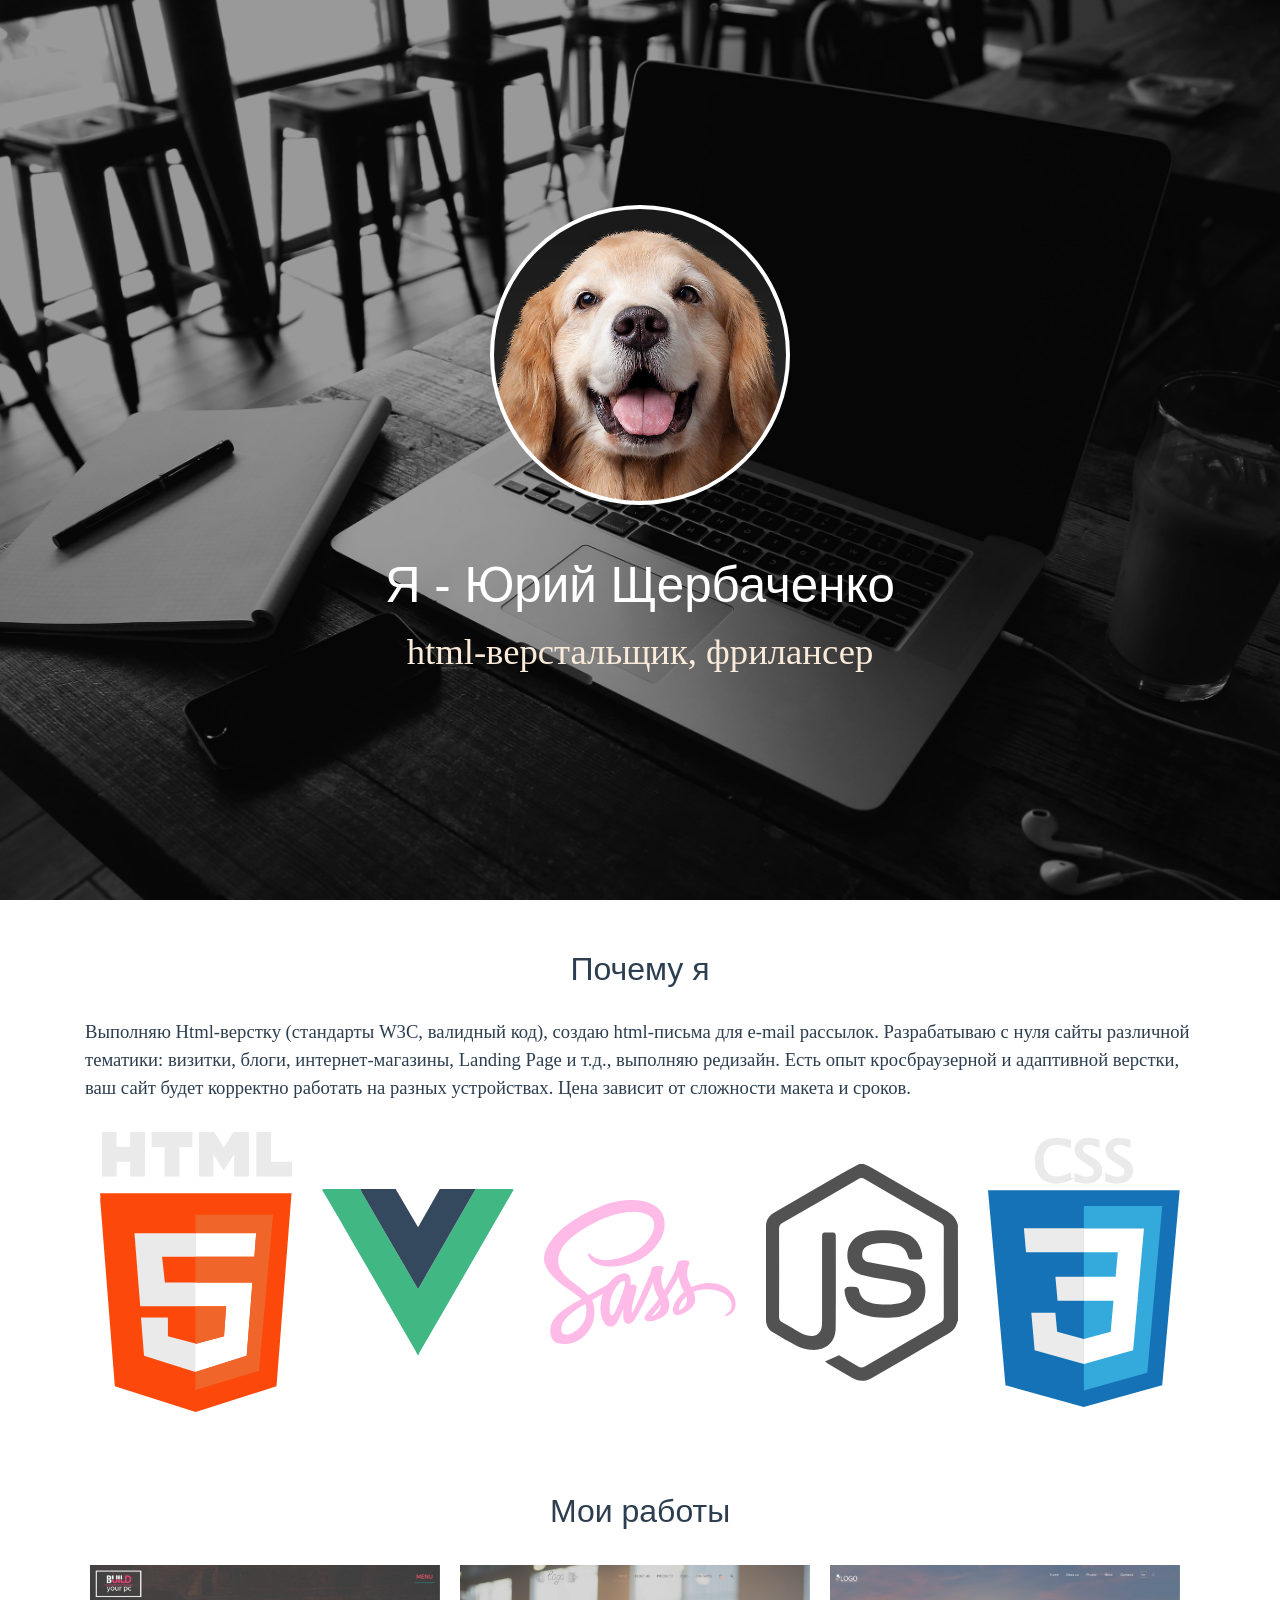
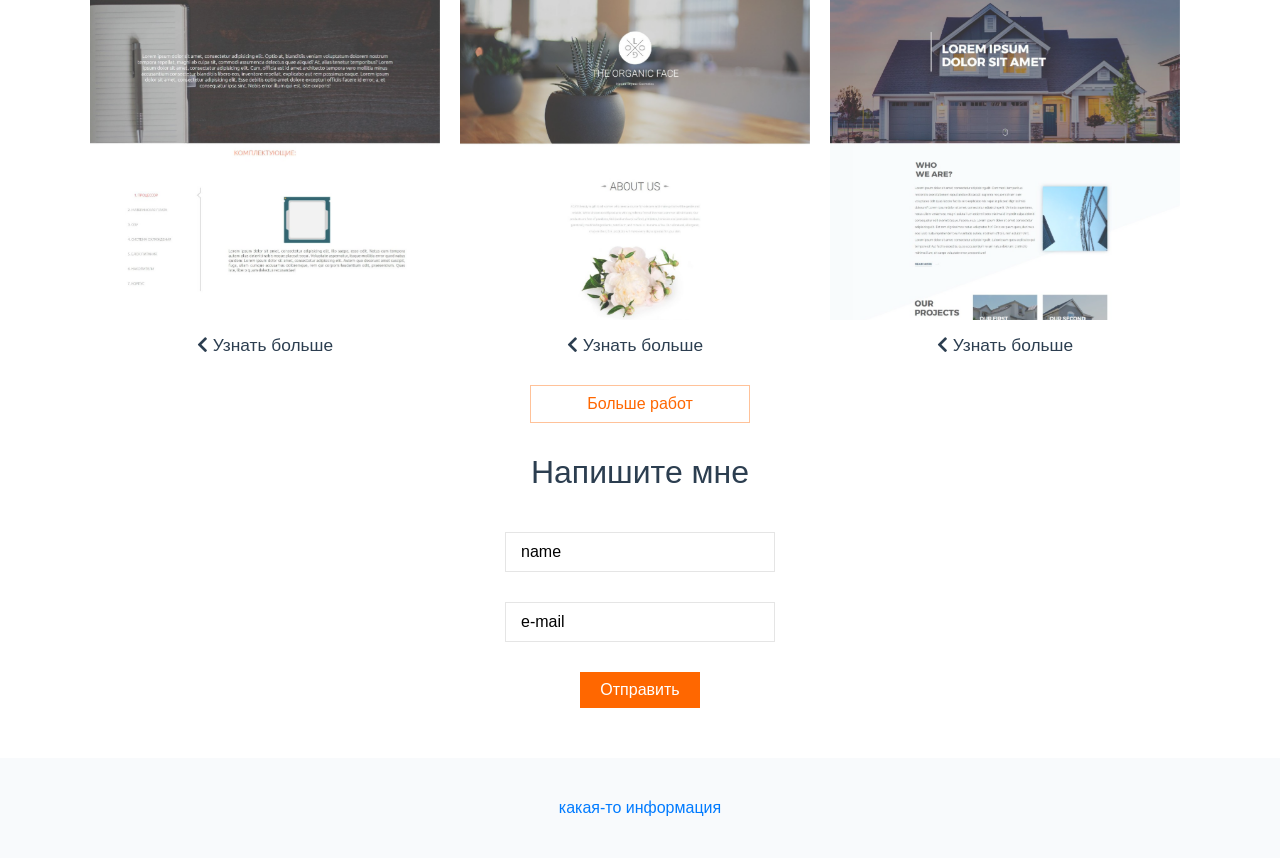
==== old/index.html @ 95781bd7 "new" ====
<!DOCTYPE html><html><head><meta charset=utf-8><meta name=viewport content="width=device-width,initial-scale=1"><title>Y|S</title><link rel=stylesheet href=https://stackpath.bootstrapcdn.com/bootstrap/4.1.0/css/bootstrap.min.css integrity=sha384-9gVQ4dYFwwWSjIDZnLEWnxCjeSWFphJiwGPXr1jddIhOegiu1FwO5qRGvFXOdJZ4 crossorigin=anonymous><link rel=stylesheet href=https://use.fontawesome.com/releases/v5.0.10/css/all.css integrity=sha384-+d0P83n9kaQMCwj8F4RJB66tzIwOKmrdb46+porD/OvrJ+37WqIM7UoBtwHO6Nlg crossorigin=anonymous><link href=static/css/app.94f57520df2f26b9600f0bfa25c6e6ea.css rel=stylesheet></head><body><div id=app></div><script defer type=text/javascript src=static/js/manifest.37a2ecbb1d1b7e6c9ada.js></script><script defer type=text/javascript src=static/js/vendor.8ec4d37a943fbe371ca2.js></script><script defer type=text/javascript src=static/js/app.54b5ed0063fe1d9b52c3.js></script></body></html>
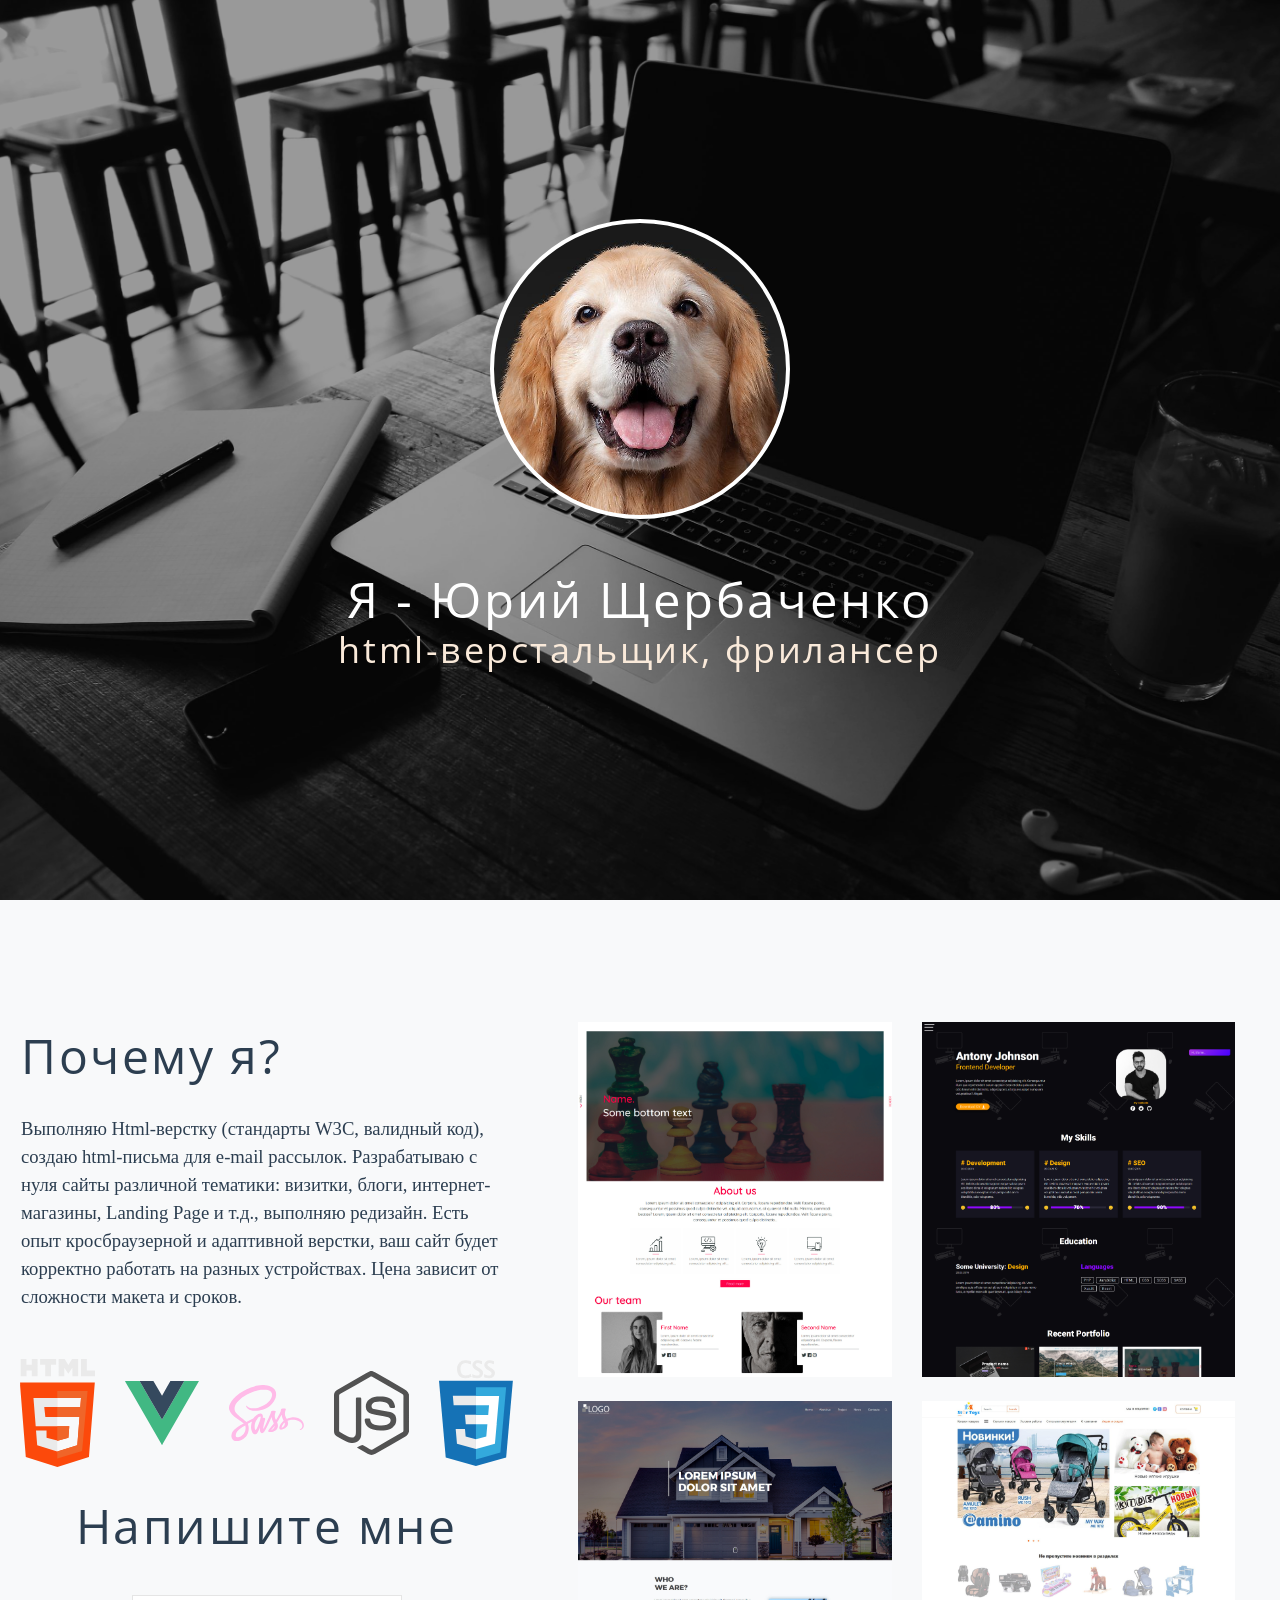
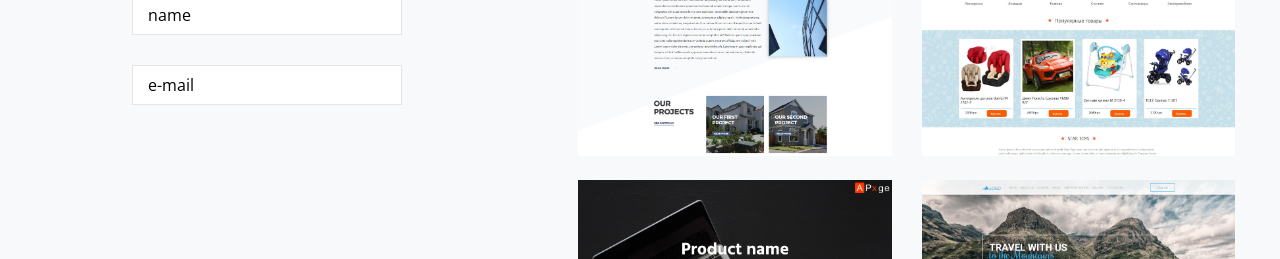
==== commit 7a1ccb77: "redesign fully new page design" ====
--- a/old/index.html
+++ b/old/index.html
@@ -1 +1 @@
-<!DOCTYPE html><html><head><meta charset=utf-8><meta name=viewport content="width=device-width,initial-scale=1"><title>Y|S</title><link rel=stylesheet href=https://stackpath.bootstrapcdn.com/bootstrap/4.1.0/css/bootstrap.min.css integrity=sha384-9gVQ4dYFwwWSjIDZnLEWnxCjeSWFphJiwGPXr1jddIhOegiu1FwO5qRGvFXOdJZ4 crossorigin=anonymous><link rel=stylesheet href=https://use.fontawesome.com/releases/v5.0.10/css/all.css integrity=sha384-+d0P83n9kaQMCwj8F4RJB66tzIwOKmrdb46+porD/OvrJ+37WqIM7UoBtwHO6Nlg crossorigin=anonymous><link href=static/css/app.94f57520df2f26b9600f0bfa25c6e6ea.css rel=stylesheet></head><body><div id=app></div><script defer type=text/javascript src=static/js/manifest.37a2ecbb1d1b7e6c9ada.js></script><script defer type=text/javascript src=static/js/vendor.8ec4d37a943fbe371ca2.js></script><script defer type=text/javascript src=static/js/app.54b5ed0063fe1d9b52c3.js></script></body></html>+<!DOCTYPE html><html><head><meta charset=utf-8><meta name=viewport content="width=device-width,initial-scale=1"><title>Y|S</title><link rel=stylesheet href=https://stackpath.bootstrapcdn.com/bootstrap/4.1.0/css/bootstrap.min.css integrity=sha384-9gVQ4dYFwwWSjIDZnLEWnxCjeSWFphJiwGPXr1jddIhOegiu1FwO5qRGvFXOdJZ4 crossorigin=anonymous><link rel=stylesheet href=https://use.fontawesome.com/releases/v5.8.1/css/all.css integrity=sha384-50oBUHEmvpQ+1lW4y57PTFmhCaXp0ML5d60M1M7uH2+nqUivzIebhndOJK28anvf crossorigin=anonymous><link href=static/css/app.2117d3da694a3e016b2bff30ddd16181.css rel=stylesheet></head><link href="https://fonts.googleapis.com/css?family=Open+Sans:300,400,600,700,800" rel=stylesheet><link href="https://fonts.googleapis.com/css?family=Roboto:100,300,400,500,700,900" rel=stylesheet><body><div id=app></div><script async src=https://code.jquery.com/jquery-3.3.1.slim.min.js integrity=sha384-q8i/X+965DzO0rT7abK41JStQIAqVgRVzpbzo5smXKp4YfRvH+8abtTE1Pi6jizo crossorigin=anonymous></script><script async src=https://cdnjs.cloudflare.com/ajax/libs/popper.js/1.14.0/umd/popper.min.js integrity=sha384-cs/chFZiN24E4KMATLdqdvsezGxaGsi4hLGOzlXwp5UZB1LY//20VyM2taTB4QvJ crossorigin=anonymous></script><script async src=https://stackpath.bootstrapcdn.com/bootstrap/4.1.0/js/bootstrap.min.js integrity=sha384-uefMccjFJAIv6A+rW+L4AHf99KvxDjWSu1z9VI8SKNVmz4sk7buKt/6v9KI65qnm crossorigin=anonymous></script><script type=text/javascript src=static/js/manifest.37a2ecbb1d1b7e6c9ada.js></script><script type=text/javascript src=static/js/vendor.9d9b32d6d037c0b4f5c7.js></script><script type=text/javascript src=static/js/app.b5f355c56945a596ca22.js></script></body></html>
